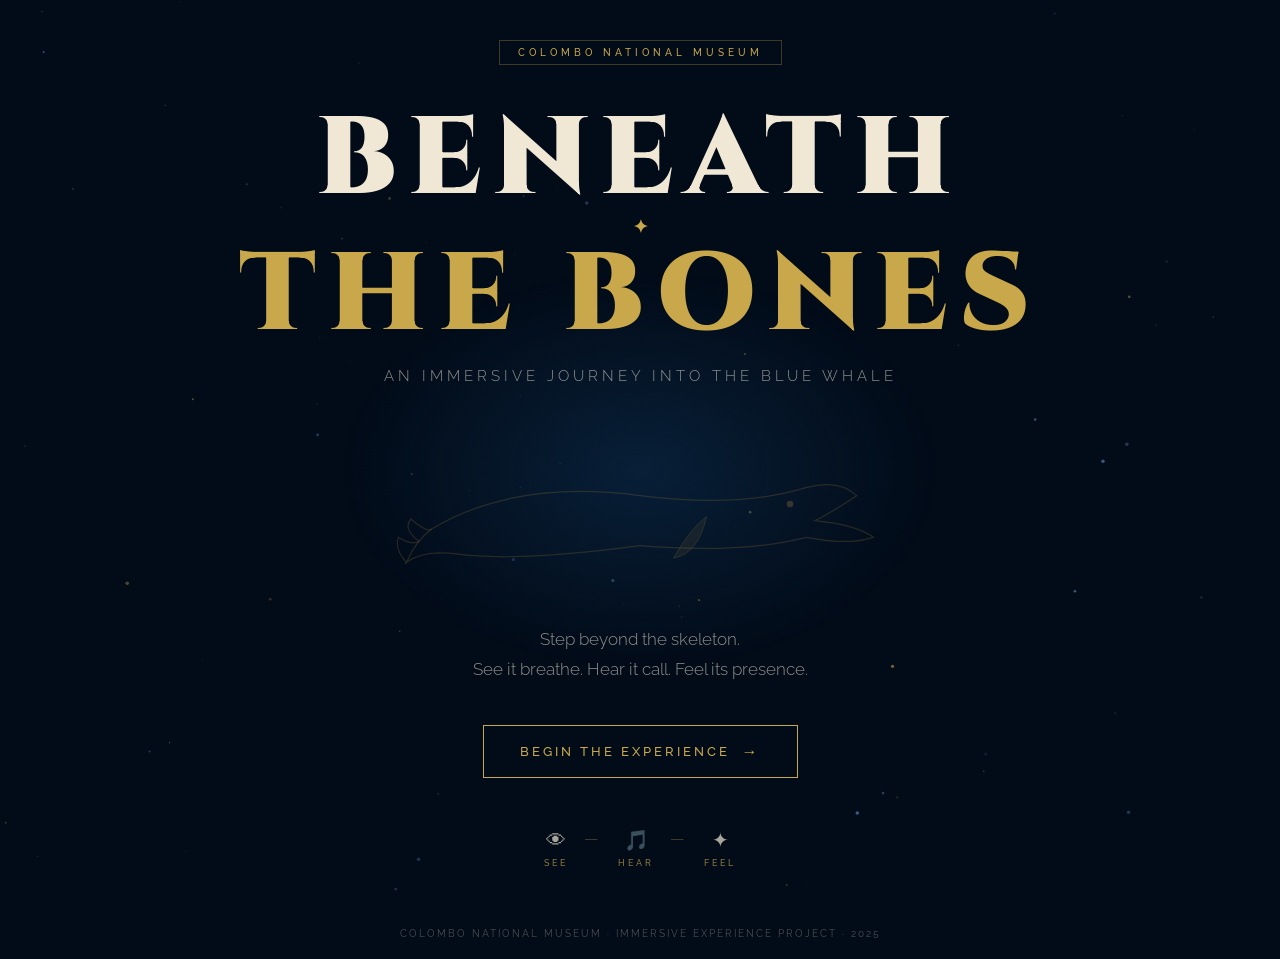
==== index.html @ 1d3e5902 "Build landing page with ocean theme and particle effects" ====
<!DOCTYPE html>
<html lang="en">
<head>
  <meta charset="UTF-8" />
  <meta name="viewport" content="width=device-width, initial-scale=1.0" />
  <title>Beneath the Bones</title>
  <link rel="preconnect" href="https://fonts.googleapis.com" />
  <link href="https://fonts.googleapis.com/css2?family=Cinzel:wght@400;700;900&family=Raleway:wght@300;400;500&display=swap" rel="stylesheet" />
  <link rel="stylesheet" href="css/global.css" />
  <link rel="stylesheet" href="css/landing.css" />
</head>
<body>

  <!-- Particle canvas background -->
  <canvas id="particles"></canvas>

  <!-- Ambient ocean glow -->
  <div class="ocean-glow"></div>

  <!-- Main landing content -->
  <main class="landing-container">

    <!-- Museum badge -->
    <div class="museum-badge">
      <span>COLOMBO NATIONAL MUSEUM</span>
    </div>

    <!-- Title block -->
    <div class="title-block">
      <h1 class="main-title">
        <span class="title-line-1">BENEATH</span>
        <span class="title-divider">✦</span>
        <span class="title-line-2">THE BONES</span>
      </h1>
      <p class="subtitle">An Immersive Journey into the Blue Whale</p>
    </div>

    <!-- Decorative whale silhouette -->
    <div class="whale-silhouette">
      <svg viewBox="0 0 600 200" xmlns="http://www.w3.org/2000/svg">
        <path d="M 50 120 Q 150 60 300 80 Q 420 95 500 70 Q 540 60 560 80 Q 530 100 510 110 Q 560 115 580 130 Q 550 140 500 130 Q 420 150 300 140 Q 150 160 80 150 Q 40 145 20 160 Q 30 135 50 120 Z" 
              fill="none" stroke="rgba(180,140,60,0.3)" stroke-width="1.5"/>
        <!-- Tail fin -->
        <path d="M 20 160 Q 5 145 10 130 Q 25 140 35 135 Q 15 120 25 108 Q 45 125 50 120"
              fill="none" stroke="rgba(180,140,60,0.3)" stroke-width="1.5"/>
        <!-- Eye -->
        <circle cx="480" cy="90" r="4" fill="rgba(180,140,60,0.4)"/>
        <!-- Pectoral fin -->
        <path d="M 380 105 Q 370 150 340 155 Q 360 120 380 105 Z"
              fill="rgba(180,140,60,0.15)" stroke="rgba(180,140,60,0.3)" stroke-width="1"/>
      </svg>
    </div>

    <!-- Experience intro text -->
    <p class="intro-text">
      Step beyond the skeleton.<br/>
      See it breathe. Hear it call. Feel its presence.
    </p>

    <!-- Begin button -->
    <a href="page1.html" class="begin-btn">
      <span class="btn-text">BEGIN THE EXPERIENCE</span>
      <span class="btn-arrow">→</span>
    </a>

    <!-- Experience steps indicator -->
    <div class="experience-steps">
      <div class="step">
        <div class="step-icon">👁</div>
        <div class="step-label">SEE</div>
      </div>
      <div class="step-connector">—</div>
      <div class="step">
        <div class="step-icon">🎵</div>
        <div class="step-label">HEAR</div>
      </div>
      <div class="step-connector">—</div>
      <div class="step">
        <div class="step-icon">✦</div>
        <div class="step-label">FEEL</div>
      </div>
    </div>

  </main>

  <!-- Footer -->
  <footer class="landing-footer">
    <p>Colombo National Museum · Immersive Experience Project · 2025</p>
  </footer>

  <script src="js/landing.js"></script>
</body>
</html>
---- css/global.css ----
/* ===== GLOBAL STYLES ===== */
*, *::before, *::after {
    margin: 0;
    padding: 0;
    box-sizing: border-box;
  }
  
  :root {
    --gold: #C9A84C;
    --gold-light: #E8C97A;
    --gold-dim: rgba(201, 168, 76, 0.3);
    --deep-ocean: #020B18;
    --ocean-mid: #041525;
    --ocean-blue: #0A2540;
    --text-primary: #F0E8D5;
    --text-muted: rgba(240, 232, 213, 0.6);
    --white: #ffffff;
  }
  
  html, body {
    width: 100%;
    min-height: 100vh;
    background-color: var(--deep-ocean);
    color: var(--text-primary);
    font-family: 'Raleway', sans-serif;
    overflow-x: hidden;
  }
  
  a {
    text-decoration: none;
    color: inherit;
  }
  
  /* Scrollbar styling */
  ::-webkit-scrollbar {
    width: 4px;
  }
  ::-webkit-scrollbar-track {
    background: var(--deep-ocean);
  }
  ::-webkit-scrollbar-thumb {
    background: var(--gold-dim);
    border-radius: 2px;
  }
---- css/landing.css ----
/* ===== LANDING PAGE ===== */

/* Particle canvas */
#particles {
    position: fixed;
    top: 0; left: 0;
    width: 100%; height: 100%;
    z-index: 0;
    pointer-events: none;
  }
  
  /* Ambient glow behind content */
  .ocean-glow {
    position: fixed;
    top: 30%;
    left: 50%;
    transform: translateX(-50%);
    width: 600px;
    height: 400px;
    background: radial-gradient(ellipse, rgba(10, 37, 64, 0.8) 0%, transparent 70%);
    z-index: 1;
    pointer-events: none;
  }
  
  /* Main layout */
  .landing-container {
    position: relative;
    z-index: 2;
    display: flex;
    flex-direction: column;
    align-items: center;
    justify-content: center;
    min-height: 100vh;
    padding: 40px 24px;
    text-align: center;
  }
  
  /* Museum badge */
  .museum-badge {
    font-family: 'Raleway', sans-serif;
    font-size: 10px;
    font-weight: 500;
    letter-spacing: 4px;
    color: var(--gold);
    border: 1px solid var(--gold-dim);
    padding: 6px 18px;
    margin-bottom: 40px;
    text-transform: uppercase;
  }
  
  /* Title */
  .title-block {
    margin-bottom: 20px;
  }
  
  .main-title {
    font-family: 'Cinzel', serif;
    font-weight: 900;
    line-height: 1;
    display: flex;
    flex-direction: column;
    align-items: center;
    gap: 4px;
  }
  
  .title-line-1 {
    font-size: clamp(52px, 14vw, 110px);
    color: var(--text-primary);
    letter-spacing: 12px;
  }
  
  .title-divider {
    font-size: 18px;
    color: var(--gold);
    letter-spacing: 0;
  }
  
  .title-line-2 {
    font-size: clamp(52px, 14vw, 110px);
    color: var(--gold);
    letter-spacing: 12px;
  }
  
  .subtitle {
    font-family: 'Raleway', sans-serif;
    font-size: clamp(12px, 3vw, 15px);
    font-weight: 300;
    letter-spacing: 4px;
    color: var(--text-muted);
    margin-top: 16px;
    text-transform: uppercase;
  }
  
  /* Whale SVG */
  .whale-silhouette {
    width: min(500px, 88vw);
    margin: 24px 0;
    opacity: 0.7;
  }
  
  .whale-silhouette svg {
    width: 100%;
    height: auto;
  }
  
  /* Intro text */
  .intro-text {
    font-size: clamp(14px, 3.5vw, 17px);
    font-weight: 300;
    line-height: 1.8;
    color: var(--text-muted);
    margin-bottom: 40px;
    max-width: 340px;
  }
  
  /* Begin button */
  .begin-btn {
    display: inline-flex;
    align-items: center;
    gap: 12px;
    background: transparent;
    border: 1px solid var(--gold);
    color: var(--gold);
    font-family: 'Raleway', sans-serif;
    font-size: 13px;
    font-weight: 500;
    letter-spacing: 3px;
    text-transform: uppercase;
    padding: 16px 36px;
    cursor: pointer;
    position: relative;
    overflow: hidden;
    transition: all 0.4s ease;
    margin-bottom: 50px;
  }
  
  .begin-btn::before {
    content: '';
    position: absolute;
    top: 0; left: -100%;
    width: 100%; height: 100%;
    background: linear-gradient(90deg, transparent, rgba(201,168,76,0.15), transparent);
    transition: left 0.5s ease;
  }
  
  .begin-btn:hover::before {
    left: 100%;
  }
  
  .begin-btn:hover {
    background: rgba(201, 168, 76, 0.08);
    box-shadow: 0 0 30px rgba(201, 168, 76, 0.2);
    transform: translateY(-2px);
  }
  
  .btn-arrow {
    font-size: 16px;
    transition: transform 0.3s ease;
  }
  
  .begin-btn:hover .btn-arrow {
    transform: translateX(4px);
  }
  
  /* Experience steps */
  .experience-steps {
    display: flex;
    align-items: center;
    gap: 16px;
  }
  
  .step {
    display: flex;
    flex-direction: column;
    align-items: center;
    gap: 6px;
  }
  
  .step-icon {
    font-size: 20px;
    opacity: 0.7;
  }
  
  .step-label {
    font-family: 'Raleway', sans-serif;
    font-size: 9px;
    font-weight: 500;
    letter-spacing: 3px;
    color: var(--gold);
    opacity: 0.7;
  }
  
  .step-connector {
    color: var(--gold-dim);
    letter-spacing: 4px;
    margin-bottom: 18px;
  }
  
  /* Footer */
  .landing-footer {
    position: relative;
    z-index: 2;
    text-align: center;
    padding: 20px;
    font-size: 10px;
    letter-spacing: 2px;
    color: rgba(240, 232, 213, 0.3);
    text-transform: uppercase;
  }
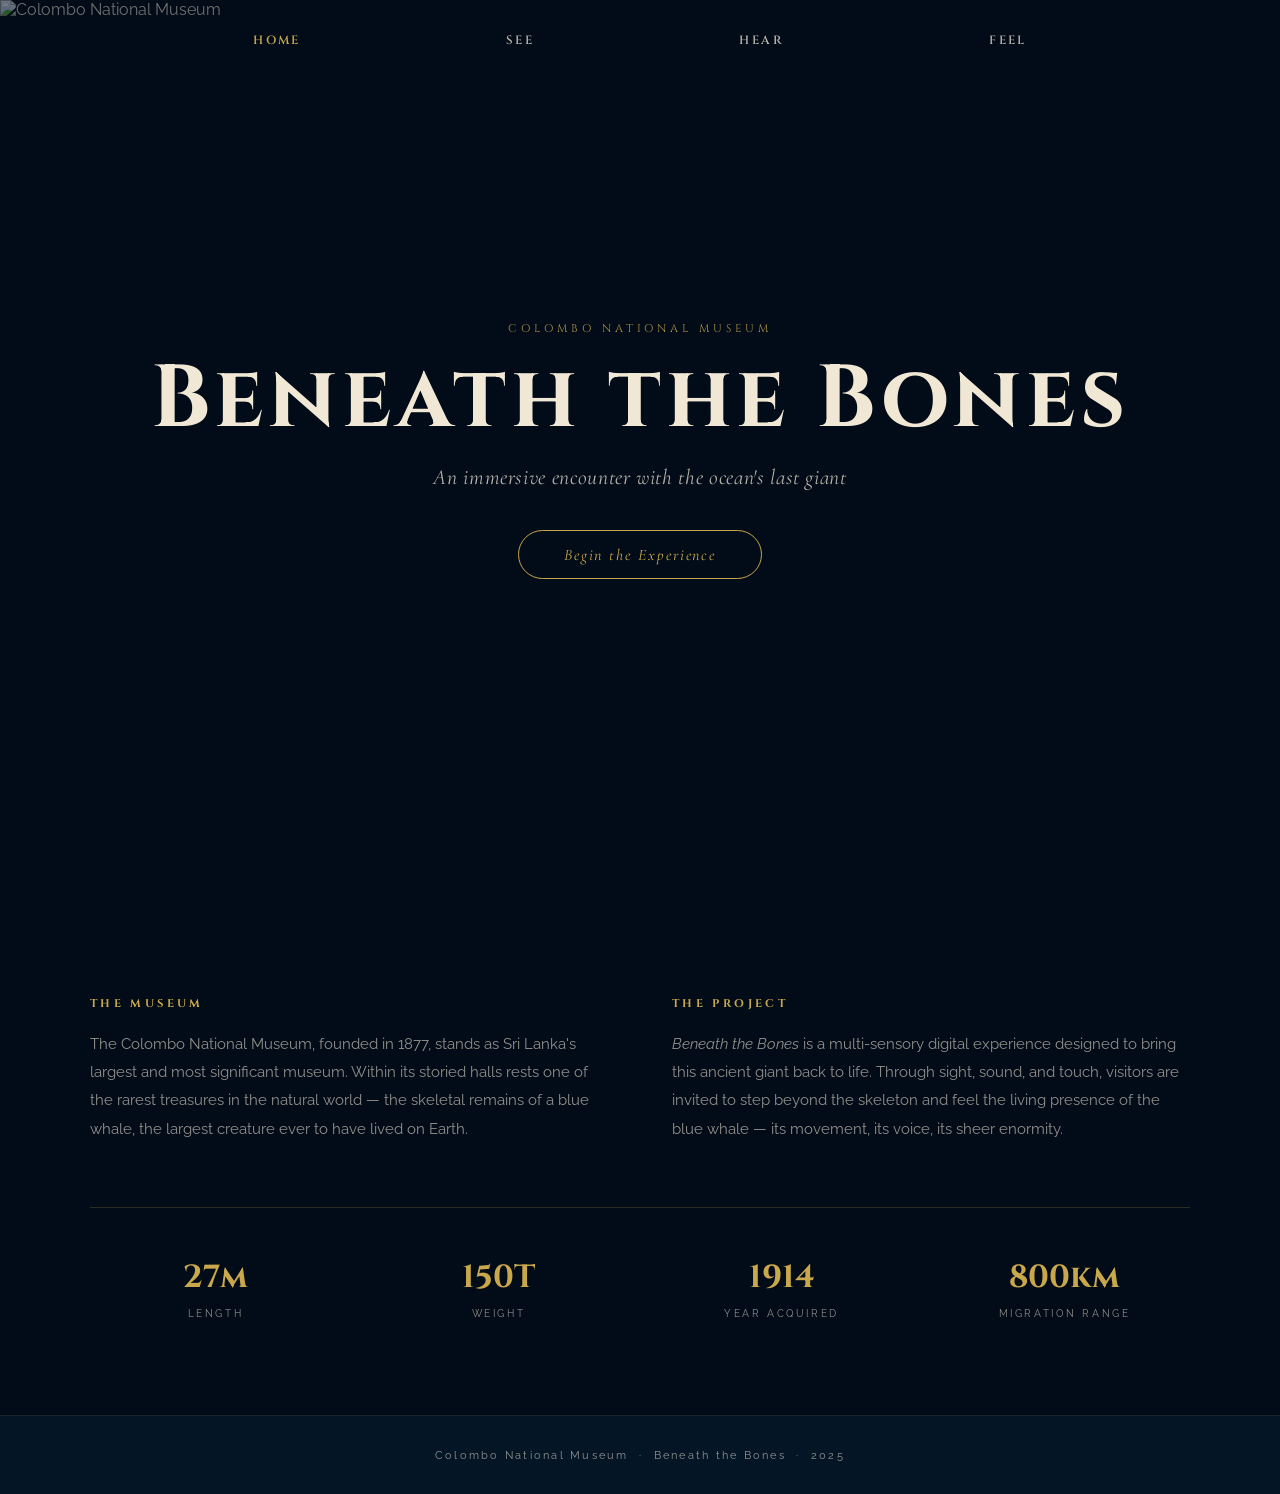
==== commit 7ae75438: "home page changes" ====
--- a/index.html
+++ b/index.html
@@ -5,89 +5,84 @@
   <meta name="viewport" content="width=device-width, initial-scale=1.0" />
   <title>Beneath the Bones</title>
   <link rel="preconnect" href="https://fonts.googleapis.com" />
-  <link href="https://fonts.googleapis.com/css2?family=Cinzel:wght@400;700;900&family=Raleway:wght@300;400;500&display=swap" rel="stylesheet" />
+  <link rel="preconnect" href="https://fonts.gstatic.com" crossorigin />
+  <link href="https://fonts.googleapis.com/css2?family=Cinzel:wght@400;600;700&family=Raleway:wght@300;400;500&family=Cormorant+Garamond:ital,wght@0,400;0,500;1,400;1,500&display=swap" rel="stylesheet" />
   <link rel="stylesheet" href="css/global.css" />
   <link rel="stylesheet" href="css/landing.css" />
 </head>
 <body>
 
-  <!-- Particle canvas background -->
-  <canvas id="particles"></canvas>
+  <!-- HERO -->
+  <section class="hero">
+    <div class="hero-overlay"></div>
+    <img src="assets/images/museum-hero.jpg" alt="Colombo National Museum" class="hero-bg" />
 
-  <!-- Ambient ocean glow -->
-  <div class="ocean-glow"></div>
+    <nav class="hero-nav">
+      <a href="index.html" class="nav-link active">Home</a>
+      <a href="page1.html" class="nav-link">See</a>
+      <a href="page2.html" class="nav-link">Hear</a>
+      <a href="page3.html" class="nav-link">Feel</a>
+    </nav>
 
-  <!-- Main landing content -->
-  <main class="landing-container">
+    <div class="hero-content">
+      <p class="hero-museum-name">Colombo National Museum</p>
+      <h1 class="hero-title">Beneath the Bones</h1>
+      <p class="hero-caption">An immersive encounter with the ocean's last giant</p>
+      <a href="page1.html" class="hero-btn">Begin the Experience</a>
+    </div>
+  </section>
 
-    <!-- Museum badge -->
-    <div class="museum-badge">
-      <span>COLOMBO NATIONAL MUSEUM</span>
+  <!-- ABOUT -->
+  <section class="about-section">
+    <div class="about-inner">
+
+      <div class="about-grid">
+        <div class="about-col">
+          <h2 class="about-heading">The Museum</h2>
+          <p class="about-text">
+            The Colombo National Museum, founded in 1877, stands as Sri Lanka's largest and most
+            significant museum. Within its storied halls rests one of the rarest treasures in the
+            natural world — the skeletal remains of a blue whale, the largest creature ever to
+            have lived on Earth.
+          </p>
+        </div>
+        <div class="about-col">
+          <h2 class="about-heading">The Project</h2>
+          <p class="about-text">
+            <em>Beneath the Bones</em> is a multi-sensory digital experience designed to bring
+            this ancient giant back to life. Through sight, sound, and touch, visitors are invited
+            to step beyond the skeleton and feel the living presence of the blue whale — its
+            movement, its voice, its sheer enormity.
+          </p>
+        </div>
+      </div>
+
+      <div class="stat-row">
+        <div class="stat-item">
+          <span class="stat-number">27m</span>
+          <span class="stat-label">Length</span>
+        </div>
+        <div class="stat-item">
+          <span class="stat-number">150T</span>
+          <span class="stat-label">Weight</span>
+        </div>
+        <div class="stat-item">
+          <span class="stat-number">1914</span>
+          <span class="stat-label">Year Acquired</span>
+        </div>
+        <div class="stat-item">
+          <span class="stat-number">800km</span>
+          <span class="stat-label">Migration Range</span>
+        </div>
+      </div>
+
     </div>
+  </section>
 
-    <!-- Title block -->
-    <div class="title-block">
-      <h1 class="main-title">
-        <span class="title-line-1">BENEATH</span>
-        <span class="title-divider">✦</span>
-        <span class="title-line-2">THE BONES</span>
-      </h1>
-      <p class="subtitle">An Immersive Journey into the Blue Whale</p>
-    </div>
-
-    <!-- Decorative whale silhouette -->
-    <div class="whale-silhouette">
-      <svg viewBox="0 0 600 200" xmlns="http://www.w3.org/2000/svg">
-        <path d="M 50 120 Q 150 60 300 80 Q 420 95 500 70 Q 540 60 560 80 Q 530 100 510 110 Q 560 115 580 130 Q 550 140 500 130 Q 420 150 300 140 Q 150 160 80 150 Q 40 145 20 160 Q 30 135 50 120 Z" 
-              fill="none" stroke="rgba(180,140,60,0.3)" stroke-width="1.5"/>
-        <!-- Tail fin -->
-        <path d="M 20 160 Q 5 145 10 130 Q 25 140 35 135 Q 15 120 25 108 Q 45 125 50 120"
-              fill="none" stroke="rgba(180,140,60,0.3)" stroke-width="1.5"/>
-        <!-- Eye -->
-        <circle cx="480" cy="90" r="4" fill="rgba(180,140,60,0.4)"/>
-        <!-- Pectoral fin -->
-        <path d="M 380 105 Q 370 150 340 155 Q 360 120 380 105 Z"
-              fill="rgba(180,140,60,0.15)" stroke="rgba(180,140,60,0.3)" stroke-width="1"/>
-      </svg>
-    </div>
-
-    <!-- Experience intro text -->
-    <p class="intro-text">
-      Step beyond the skeleton.<br/>
-      See it breathe. Hear it call. Feel its presence.
-    </p>
-
-    <!-- Begin button -->
-    <a href="page1.html" class="begin-btn">
-      <span class="btn-text">BEGIN THE EXPERIENCE</span>
-      <span class="btn-arrow">→</span>
-    </a>
-
-    <!-- Experience steps indicator -->
-    <div class="experience-steps">
-      <div class="step">
-        <div class="step-icon">👁</div>
-        <div class="step-label">SEE</div>
-      </div>
-      <div class="step-connector">—</div>
-      <div class="step">
-        <div class="step-icon">🎵</div>
-        <div class="step-label">HEAR</div>
-      </div>
-      <div class="step-connector">—</div>
-      <div class="step">
-        <div class="step-icon">✦</div>
-        <div class="step-label">FEEL</div>
-      </div>
-    </div>
-
-  </main>
-
-  <!-- Footer -->
-  <footer class="landing-footer">
-    <p>Colombo National Museum · Immersive Experience Project · 2025</p>
+  <!-- FOOTER -->
+  <footer class="site-footer">
+    <p class="footer-text">Colombo National Museum &nbsp;·&nbsp; Beneath the Bones &nbsp;·&nbsp; 2025</p>
   </footer>
 
-  <script src="js/landing.js"></script>
 </body>
 </html>
--- a/css/landing.css
+++ b/css/landing.css
@@ -1,209 +1,231 @@
-/* ===== LANDING PAGE ===== */
-
-/* Particle canvas */
-#particles {
-    position: fixed;
-    top: 0; left: 0;
-    width: 100%; height: 100%;
-    z-index: 0;
-    pointer-events: none;
-  }
-  
-  /* Ambient glow behind content */
-  .ocean-glow {
-    position: fixed;
-    top: 30%;
-    left: 50%;
-    transform: translateX(-50%);
-    width: 600px;
-    height: 400px;
-    background: radial-gradient(ellipse, rgba(10, 37, 64, 0.8) 0%, transparent 70%);
-    z-index: 1;
-    pointer-events: none;
-  }
-  
-  /* Main layout */
-  .landing-container {
-    position: relative;
-    z-index: 2;
-    display: flex;
-    flex-direction: column;
-    align-items: center;
-    justify-content: center;
-    min-height: 100vh;
-    padding: 40px 24px;
-    text-align: center;
-  }
-  
-  /* Museum badge */
-  .museum-badge {
-    font-family: 'Raleway', sans-serif;
-    font-size: 10px;
-    font-weight: 500;
-    letter-spacing: 4px;
-    color: var(--gold);
-    border: 1px solid var(--gold-dim);
-    padding: 6px 18px;
-    margin-bottom: 40px;
-    text-transform: uppercase;
-  }
-  
-  /* Title */
-  .title-block {
-    margin-bottom: 20px;
-  }
-  
-  .main-title {
-    font-family: 'Cinzel', serif;
-    font-weight: 900;
-    line-height: 1;
-    display: flex;
-    flex-direction: column;
-    align-items: center;
-    gap: 4px;
-  }
-  
-  .title-line-1 {
-    font-size: clamp(52px, 14vw, 110px);
-    color: var(--text-primary);
-    letter-spacing: 12px;
-  }
-  
-  .title-divider {
-    font-size: 18px;
-    color: var(--gold);
-    letter-spacing: 0;
-  }
-  
-  .title-line-2 {
-    font-size: clamp(52px, 14vw, 110px);
-    color: var(--gold);
-    letter-spacing: 12px;
-  }
-  
-  .subtitle {
-    font-family: 'Raleway', sans-serif;
-    font-size: clamp(12px, 3vw, 15px);
-    font-weight: 300;
-    letter-spacing: 4px;
-    color: var(--text-muted);
-    margin-top: 16px;
-    text-transform: uppercase;
-  }
-  
-  /* Whale SVG */
-  .whale-silhouette {
-    width: min(500px, 88vw);
-    margin: 24px 0;
-    opacity: 0.7;
-  }
-  
-  .whale-silhouette svg {
-    width: 100%;
-    height: auto;
-  }
-  
-  /* Intro text */
-  .intro-text {
-    font-size: clamp(14px, 3.5vw, 17px);
-    font-weight: 300;
-    line-height: 1.8;
-    color: var(--text-muted);
-    margin-bottom: 40px;
-    max-width: 340px;
-  }
-  
-  /* Begin button */
-  .begin-btn {
-    display: inline-flex;
-    align-items: center;
-    gap: 12px;
-    background: transparent;
-    border: 1px solid var(--gold);
-    color: var(--gold);
-    font-family: 'Raleway', sans-serif;
-    font-size: 13px;
-    font-weight: 500;
-    letter-spacing: 3px;
-    text-transform: uppercase;
-    padding: 16px 36px;
-    cursor: pointer;
-    position: relative;
-    overflow: hidden;
-    transition: all 0.4s ease;
-    margin-bottom: 50px;
-  }
-  
-  .begin-btn::before {
-    content: '';
-    position: absolute;
-    top: 0; left: -100%;
-    width: 100%; height: 100%;
-    background: linear-gradient(90deg, transparent, rgba(201,168,76,0.15), transparent);
-    transition: left 0.5s ease;
-  }
-  
-  .begin-btn:hover::before {
-    left: 100%;
-  }
-  
-  .begin-btn:hover {
-    background: rgba(201, 168, 76, 0.08);
-    box-shadow: 0 0 30px rgba(201, 168, 76, 0.2);
-    transform: translateY(-2px);
-  }
-  
-  .btn-arrow {
-    font-size: 16px;
-    transition: transform 0.3s ease;
-  }
-  
-  .begin-btn:hover .btn-arrow {
-    transform: translateX(4px);
-  }
-  
-  /* Experience steps */
-  .experience-steps {
-    display: flex;
-    align-items: center;
-    gap: 16px;
-  }
-  
-  .step {
-    display: flex;
-    flex-direction: column;
-    align-items: center;
-    gap: 6px;
-  }
-  
-  .step-icon {
-    font-size: 20px;
-    opacity: 0.7;
-  }
-  
-  .step-label {
-    font-family: 'Raleway', sans-serif;
-    font-size: 9px;
-    font-weight: 500;
-    letter-spacing: 3px;
-    color: var(--gold);
-    opacity: 0.7;
-  }
-  
-  .step-connector {
-    color: var(--gold-dim);
-    letter-spacing: 4px;
-    margin-bottom: 18px;
-  }
-  
-  /* Footer */
-  .landing-footer {
-    position: relative;
-    z-index: 2;
-    text-align: center;
-    padding: 20px;
-    font-size: 10px;
-    letter-spacing: 2px;
-    color: rgba(240, 232, 213, 0.3);
-    text-transform: uppercase;
-  }+/* ── HERO ─────────────────────────────────────────────── */
+.hero {
+  position: relative;
+  width: 100%;
+  height: 100vh;
+  overflow: hidden;
+  display: flex;
+  flex-direction: column;
+  justify-content: center;
+  align-items: center;
+}
+
+.hero-bg {
+  position: absolute;
+  inset: 0;
+  width: 100%;
+  height: 100%;
+  object-fit: cover;
+  object-position: center;
+  z-index: 0;
+}
+
+.hero-overlay {
+  position: absolute;
+  inset: 0;
+  background: linear-gradient(
+    to bottom,
+    rgba(2, 11, 24, 0.55) 0%,
+    rgba(2, 11, 24, 0.35) 40%,
+    rgba(2, 11, 24, 0.70) 100%
+  );
+  z-index: 1;
+}
+
+/* ── NAV ──────────────────────────────────────────────── */
+.hero-nav {
+  position: absolute;
+  top: 0;
+  left: 0;
+  right: 0;
+  z-index: 100;
+  display: flex;
+  justify-content: space-evenly;
+  align-items: center;
+  padding: 2rem 3rem;
+}
+
+.nav-link {
+  font-family: 'Cinzel', serif;
+  font-size: 0.75rem;
+  font-weight: 600;
+  letter-spacing: 0.2em;
+  text-transform: uppercase;
+  color: var(--text-primary);
+  text-decoration: none;
+  opacity: 0.75;
+  transition: opacity 0.3s ease, color 0.3s ease;
+}
+
+.nav-link:hover,
+.nav-link.active {
+  opacity: 1;
+  color: var(--gold);
+}
+
+/* ── HERO CONTENT ─────────────────────────────────────── */
+.hero-content {
+  position: relative;
+  z-index: 10;
+  text-align: center;
+  display: flex;
+  flex-direction: column;
+  align-items: center;
+  gap: 1rem;
+}
+
+.hero-museum-name {
+  font-family: 'Cinzel', serif;
+  font-size: 0.7rem;
+  letter-spacing: 0.35em;
+  text-transform: uppercase;
+  color: var(--gold);
+  opacity: 0.85;
+  margin: 0;
+}
+
+.hero-title {
+  font-family: 'Cinzel', serif;
+  font-size: clamp(2.8rem, 7vw, 5.5rem);
+  font-weight: 700;
+  color: var(--text-primary);
+  letter-spacing: 0.05em;
+  margin: 0;
+  line-height: 1.1;
+}
+
+.hero-caption {
+  font-family: 'Cormorant Garamond', serif;
+  font-style: italic;
+  font-size: clamp(1rem, 2.5vw, 1.35rem);
+  color: var(--text-primary);
+  opacity: 0.75;
+  margin: 0;
+  letter-spacing: 0.03em;
+}
+
+.hero-btn {
+  margin-top: 1.5rem;
+  display: inline-block;
+  font-family: 'Cormorant Garamond', serif;
+  font-size: 1rem;
+  font-style: italic;
+  letter-spacing: 0.12em;
+  color: var(--gold);
+  border: 1px solid var(--gold);
+  padding: 0.85rem 2.8rem;
+  border-radius: 50px;
+  text-decoration: none;
+  background: transparent;
+  transition: background 0.3s ease, color 0.3s ease;
+}
+
+.hero-btn:hover {
+  background: var(--gold);
+  color: var(--deep-ocean);
+}
+
+/* ── ABOUT ────────────────────────────────────────────── */
+.about-section {
+  background: var(--deep-ocean);
+  padding: 6rem 2rem;
+}
+
+.about-inner {
+  max-width: 1100px;
+  margin: 0 auto;
+  display: flex;
+  flex-direction: column;
+  gap: 4rem;
+}
+
+.about-grid {
+  display: grid;
+  grid-template-columns: 1fr 1fr;
+  gap: 4rem;
+}
+
+.about-heading {
+  font-family: 'Cinzel', serif;
+  font-size: 0.7rem;
+  letter-spacing: 0.3em;
+  text-transform: uppercase;
+  color: var(--gold);
+  margin: 0 0 1.2rem 0;
+}
+
+.about-text {
+  font-family: 'Raleway', sans-serif;
+  font-size: 0.95rem;
+  line-height: 1.85;
+  color: var(--text-muted);
+  margin: 0;
+}
+
+/* ── STAT ROW ─────────────────────────────────────────── */
+.stat-row {
+  display: grid;
+  grid-template-columns: repeat(4, 1fr);
+  gap: 2rem;
+  border-top: 1px solid rgba(201, 168, 76, 0.2);
+  padding-top: 3rem;
+}
+
+.stat-item {
+  display: flex;
+  flex-direction: column;
+  align-items: center;
+  gap: 0.5rem;
+}
+
+.stat-number {
+  font-family: 'Cinzel', serif;
+  font-size: 2rem;
+  font-weight: 700;
+  color: var(--gold);
+}
+
+.stat-label {
+  font-family: 'Raleway', sans-serif;
+  font-size: 0.65rem;
+  letter-spacing: 0.25em;
+  text-transform: uppercase;
+  color: var(--text-muted);
+}
+
+/* ── FOOTER ───────────────────────────────────────────── */
+.site-footer {
+  background: var(--ocean-mid);
+  padding: 2rem;
+  text-align: center;
+  border-top: 1px solid rgba(201, 168, 76, 0.1);
+}
+
+.footer-text {
+  font-family: 'Raleway', sans-serif;
+  font-size: 0.7rem;
+  letter-spacing: 0.2em;
+  color: var(--text-muted);
+  margin: 0;
+}
+
+/* ── MOBILE ───────────────────────────────────────────── */
+@media (max-width: 768px) {
+  .hero-nav {
+    padding: 1.5rem 1.5rem;
+  }
+
+  .nav-link {
+    font-size: 0.65rem;
+    letter-spacing: 0.15em;
+  }
+
+  .about-grid {
+    grid-template-columns: 1fr;
+    gap: 2.5rem;
+  }
+
+  .stat-row {
+    grid-template-columns: repeat(2, 1fr);
+  }
+}
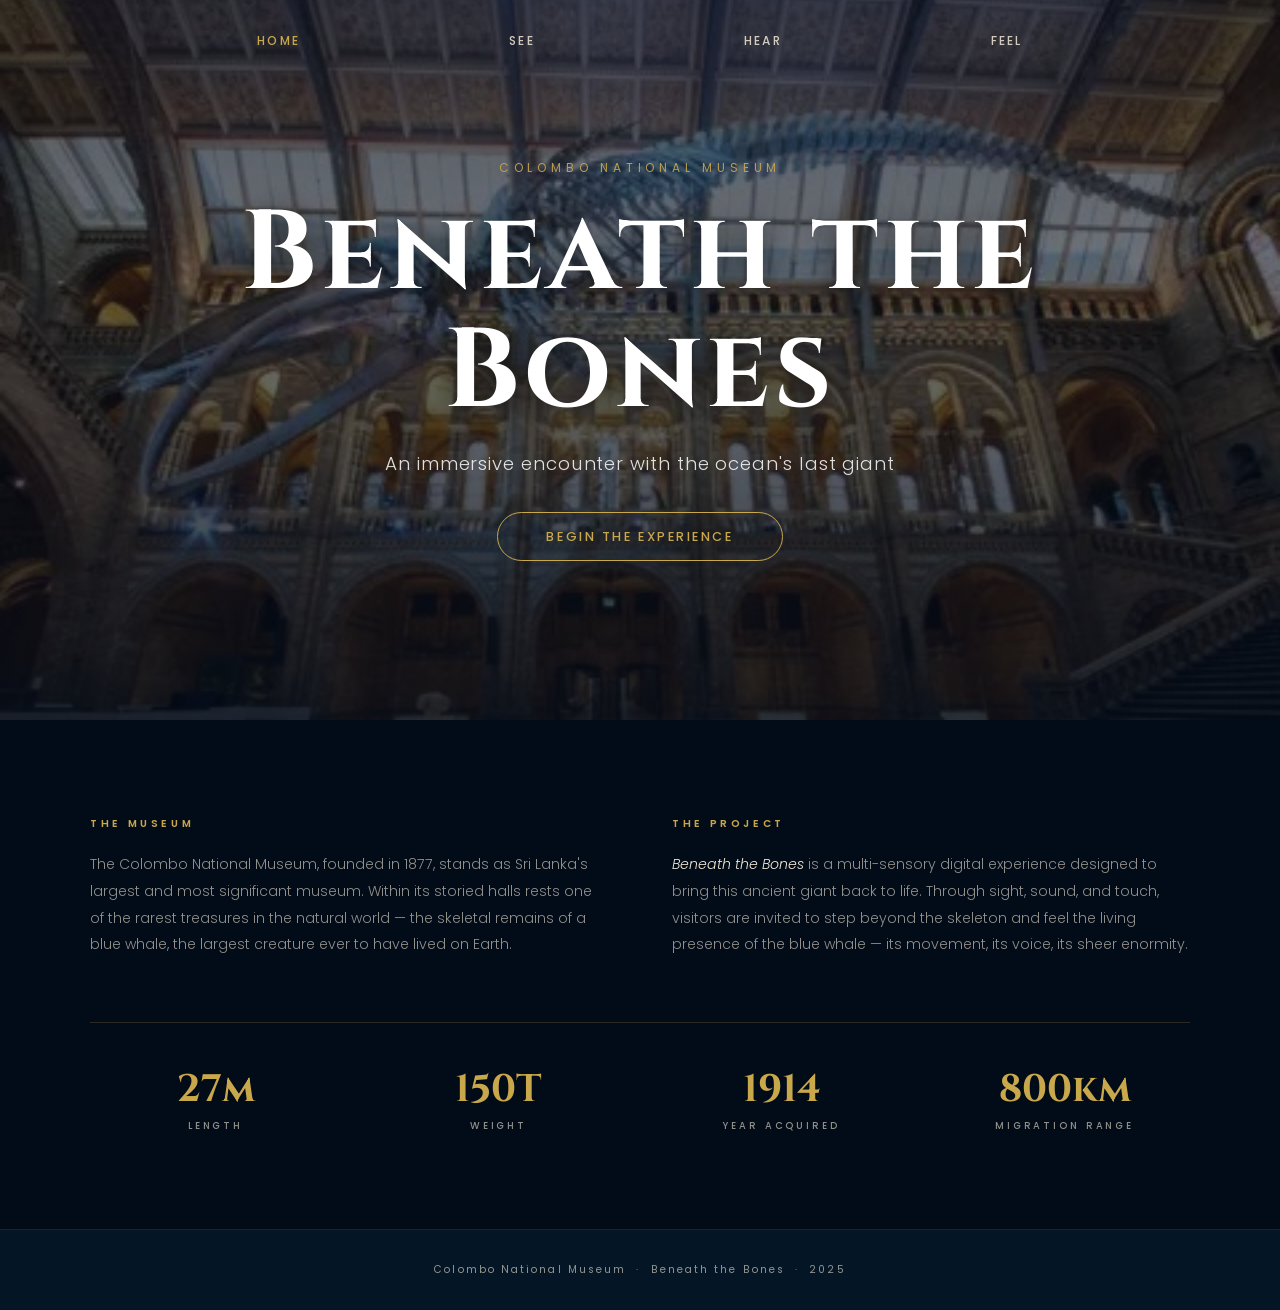
==== commit 01351235: "sizing changes" ====
--- a/index.html
+++ b/index.html
@@ -6,7 +6,7 @@
   <title>Beneath the Bones</title>
   <link rel="preconnect" href="https://fonts.googleapis.com" />
   <link rel="preconnect" href="https://fonts.gstatic.com" crossorigin />
-  <link href="https://fonts.googleapis.com/css2?family=Cinzel:wght@400;600;700&family=Raleway:wght@300;400;500&family=Cormorant+Garamond:ital,wght@0,400;0,500;1,400;1,500&display=swap" rel="stylesheet" />
+  <link href="https://fonts.googleapis.com/css2?family=Cinzel:wght@400;600;700&family=Poppins:wght@300;400;500;600&family=Cormorant+Garamond:ital,wght@0,400;0,500;1,400;1,500&display=swap" rel="stylesheet" />
   <link rel="stylesheet" href="css/global.css" />
   <link rel="stylesheet" href="css/landing.css" />
 </head>
--- a/css/landing.css
+++ b/css/landing.css
@@ -2,7 +2,7 @@
 .hero {
   position: relative;
   width: 100%;
-  height: 100vh;
+  height: 80vh;
   overflow: hidden;
   display: flex;
   flex-direction: column;
@@ -16,7 +16,7 @@
   width: 100%;
   height: 100%;
   object-fit: cover;
-  object-position: center;
+  object-position: center 30%;
   z-index: 0;
 }
 
@@ -25,9 +25,9 @@
   inset: 0;
   background: linear-gradient(
     to bottom,
-    rgba(2, 11, 24, 0.55) 0%,
-    rgba(2, 11, 24, 0.35) 40%,
-    rgba(2, 11, 24, 0.70) 100%
+    rgba(2, 11, 24, 0.70) 0%,
+    rgba(2, 11, 24, 0.55) 40%,
+    rgba(2, 11, 24, 0.85) 100%
   );
   z-index: 1;
 }
@@ -46,14 +46,14 @@
 }
 
 .nav-link {
-  font-family: 'Cinzel', serif;
+  font-family: 'Poppins', sans-serif;
   font-size: 0.75rem;
-  font-weight: 600;
-  letter-spacing: 0.2em;
+  font-weight: 500;
+  letter-spacing: 0.18em;
   text-transform: uppercase;
   color: var(--text-primary);
   text-decoration: none;
-  opacity: 0.75;
+  opacity: 0.85;
   transition: opacity 0.3s ease, color 0.3s ease;
 }
 
@@ -71,49 +71,53 @@
   display: flex;
   flex-direction: column;
   align-items: center;
-  gap: 1rem;
+  gap: 1.2rem;
+  padding: 0 2rem;
 }
 
 .hero-museum-name {
-  font-family: 'Cinzel', serif;
-  font-size: 0.7rem;
-  letter-spacing: 0.35em;
-  text-transform: uppercase;
-  color: var(--gold);
-  opacity: 0.85;
+  font-family: 'Poppins', sans-serif;
+  font-size: 0.75rem;
+  font-weight: 400;
+  letter-spacing: 0.4em;
+  text-transform: uppercase;
+  color: var(--gold);
+  opacity: 0.9;
   margin: 0;
 }
 
 .hero-title {
   font-family: 'Cinzel', serif;
-  font-size: clamp(2.8rem, 7vw, 5.5rem);
+  font-size: clamp(3.5rem, 9vw, 7rem);
   font-weight: 700;
-  color: var(--text-primary);
+  color: #ffffff;
+  letter-spacing: 0.04em;
+  margin: 0;
+  line-height: 1.05;
+  text-shadow: 0 4px 30px rgba(0, 0, 0, 0.6);
+}
+
+.hero-caption {
+  font-family: 'Poppins', sans-serif;
+  font-size: clamp(0.9rem, 2vw, 1.15rem);
+  font-weight: 300;
+  color: #ffffff;
+  opacity: 0.85;
+  margin: 0;
   letter-spacing: 0.05em;
-  margin: 0;
-  line-height: 1.1;
-}
-
-.hero-caption {
-  font-family: 'Cormorant Garamond', serif;
-  font-style: italic;
-  font-size: clamp(1rem, 2.5vw, 1.35rem);
-  color: var(--text-primary);
-  opacity: 0.75;
-  margin: 0;
-  letter-spacing: 0.03em;
 }
 
 .hero-btn {
-  margin-top: 1.5rem;
+  margin-top: 1rem;
   display: inline-block;
-  font-family: 'Cormorant Garamond', serif;
-  font-size: 1rem;
-  font-style: italic;
-  letter-spacing: 0.12em;
+  font-family: 'Poppins', sans-serif;
+  font-size: 0.8rem;
+  font-weight: 500;
+  letter-spacing: 0.2em;
+  text-transform: uppercase;
   color: var(--gold);
   border: 1px solid var(--gold);
-  padding: 0.85rem 2.8rem;
+  padding: 0.9rem 3rem;
   border-radius: 50px;
   text-decoration: none;
   background: transparent;
@@ -146,20 +150,27 @@
 }
 
 .about-heading {
-  font-family: 'Cinzel', serif;
-  font-size: 0.7rem;
-  letter-spacing: 0.3em;
+  font-family: 'Poppins', sans-serif;
+  font-size: 0.65rem;
+  font-weight: 600;
+  letter-spacing: 0.35em;
   text-transform: uppercase;
   color: var(--gold);
   margin: 0 0 1.2rem 0;
 }
 
 .about-text {
-  font-family: 'Raleway', sans-serif;
-  font-size: 0.95rem;
-  line-height: 1.85;
+  font-family: 'Poppins', sans-serif;
+  font-size: 0.88rem;
+  font-weight: 300;
+  line-height: 1.9;
   color: var(--text-muted);
   margin: 0;
+}
+
+.about-text em {
+  font-style: italic;
+  color: var(--text-primary);
 }
 
 /* ── STAT ROW ─────────────────────────────────────────── */
@@ -175,20 +186,22 @@
   display: flex;
   flex-direction: column;
   align-items: center;
-  gap: 0.5rem;
+  gap: 0.6rem;
 }
 
 .stat-number {
   font-family: 'Cinzel', serif;
-  font-size: 2rem;
+  font-size: clamp(1.8rem, 3vw, 2.5rem);
   font-weight: 700;
   color: var(--gold);
+  line-height: 1;
 }
 
 .stat-label {
-  font-family: 'Raleway', sans-serif;
-  font-size: 0.65rem;
-  letter-spacing: 0.25em;
+  font-family: 'Poppins', sans-serif;
+  font-size: 0.6rem;
+  font-weight: 500;
+  letter-spacing: 0.3em;
   text-transform: uppercase;
   color: var(--text-muted);
 }
@@ -202,8 +215,9 @@
 }
 
 .footer-text {
-  font-family: 'Raleway', sans-serif;
-  font-size: 0.7rem;
+  font-family: 'Poppins', sans-serif;
+  font-size: 0.65rem;
+  font-weight: 400;
   letter-spacing: 0.2em;
   color: var(--text-muted);
   margin: 0;
@@ -211,13 +225,17 @@
 
 /* ── MOBILE ───────────────────────────────────────────── */
 @media (max-width: 768px) {
+  .hero {
+    height: 90vh;
+  }
+
   .hero-nav {
     padding: 1.5rem 1.5rem;
   }
 
   .nav-link {
     font-size: 0.65rem;
-    letter-spacing: 0.15em;
+    letter-spacing: 0.12em;
   }
 
   .about-grid {
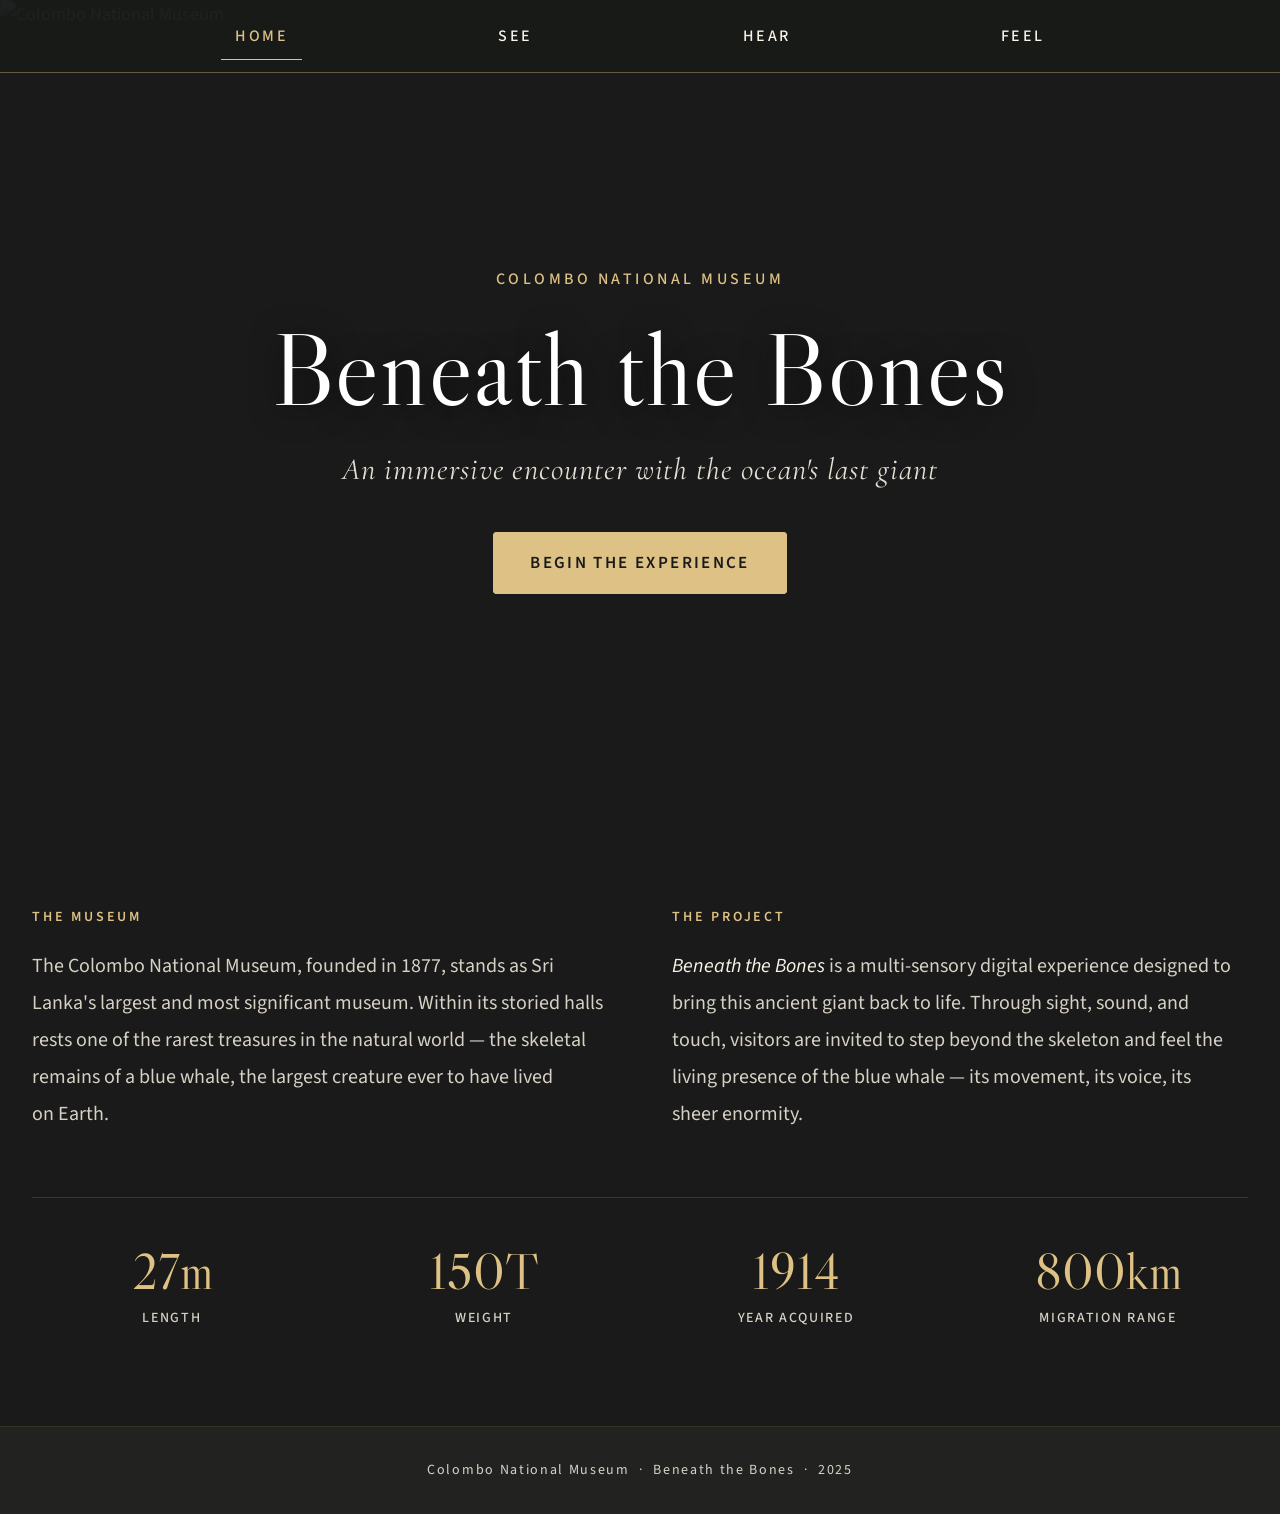
==== commit 08efa18e: "update" ====
--- a/index.html
+++ b/index.html
@@ -6,9 +6,10 @@
   <title>Beneath the Bones</title>
   <link rel="preconnect" href="https://fonts.googleapis.com" />
   <link rel="preconnect" href="https://fonts.gstatic.com" crossorigin />
-  <link href="https://fonts.googleapis.com/css2?family=Cinzel:wght@400;600;700&family=Poppins:wght@300;400;500;600&family=Cormorant+Garamond:ital,wght@0,400;0,500;1,400;1,500&display=swap" rel="stylesheet" />
+  <link href="https://fonts.googleapis.com/css2?family=Libre+Caslon+Display&family=Cormorant+Garamond:ital,wght@0,400;0,500;1,400;1,500&family=Source+Sans+3:wght@400;500;600&display=swap" rel="stylesheet" />
   <link rel="stylesheet" href="css/global.css" />
   <link rel="stylesheet" href="css/landing.css" />
+  <link rel="stylesheet" href="css/museum.css" />
 </head>
 <body>
 
--- a/css/global.css
+++ b/css/global.css
@@ -22,7 +22,7 @@
     min-height: 100vh;
     background-color: var(--deep-ocean);
     color: var(--text-primary);
-    font-family: 'Raleway', sans-serif;
+    font-family: 'Source Sans 3', sans-serif;
     overflow-x: hidden;
   }
   
@@ -41,4 +41,43 @@
   ::-webkit-scrollbar-thumb {
     background: var(--gold-dim);
     border-radius: 2px;
-  }+  }
+  /* ── SITE NAV (inner pages) ───────────────────────────── */
+  .site-nav {
+    position: fixed;
+    top: 0;
+    left: 0;
+    right: 0;
+    z-index: 1000;
+    display: flex;
+    justify-content: space-evenly;
+    align-items: center;
+    padding: 1.2rem 3rem;
+    background: rgba(2, 11, 24, 0.92);
+    backdrop-filter: blur(12px);
+    -webkit-backdrop-filter: blur(12px);
+    transform: translateY(0);
+    transition: transform 0.4s ease;
+  }
+  
+  .site-nav.nav-hidden {
+    transform: translateY(-100%);
+  }
+
+.site-nav .nav-link {
+  font-family: 'Source Sans 3', sans-serif;
+  font-size: 0.72rem;
+  font-weight: 500;
+  letter-spacing: 0.2em;
+  text-transform: uppercase;
+  color: var(--text-primary);
+  text-decoration: none;
+  opacity: 0.7;
+  transition: opacity 0.3s ease, color 0.3s ease;
+}
+
+.site-nav .nav-link:hover,
+.site-nav .nav-link.active {
+  opacity: 1;
+  color: var(--gold);
+}
--- a/css/landing.css
+++ b/css/landing.css
@@ -46,7 +46,7 @@
 }
 
 .nav-link {
-  font-family: 'Poppins', sans-serif;
+  font-family: 'Source Sans 3', sans-serif;
   font-size: 0.75rem;
   font-weight: 500;
   letter-spacing: 0.18em;
@@ -76,10 +76,10 @@
 }
 
 .hero-museum-name {
-  font-family: 'Poppins', sans-serif;
-  font-size: 0.75rem;
-  font-weight: 400;
-  letter-spacing: 0.4em;
+  font-family: 'Source Sans 3', sans-serif;
+  font-size: 1rem;          /* was 0.75rem — increase this */
+  font-weight: 500;
+  letter-spacing: 0.35em;
   text-transform: uppercase;
   color: var(--gold);
   opacity: 0.9;
@@ -87,7 +87,7 @@
 }
 
 .hero-title {
-  font-family: 'Cinzel', serif;
+  font-family: 'Libre Caslon Display', serif;
   font-size: clamp(3.5rem, 9vw, 7rem);
   font-weight: 700;
   color: #ffffff;
@@ -98,19 +98,20 @@
 }
 
 .hero-caption {
-  font-family: 'Poppins', sans-serif;
-  font-size: clamp(0.9rem, 2vw, 1.15rem);
-  font-weight: 300;
+  font-family: 'Cormorant Garamond', serif;
+  font-style: italic;
+  font-size: clamp(1.2rem, 2.5vw, 1.6rem);   /* slightly bigger too */
+  font-weight: 400;
   color: #ffffff;
-  opacity: 0.85;
-  margin: 0;
-  letter-spacing: 0.05em;
+  opacity: 0.9;
+  margin: 0;
+  letter-spacing: 0.03em;
 }
 
 .hero-btn {
   margin-top: 1rem;
   display: inline-block;
-  font-family: 'Poppins', sans-serif;
+  font-family: 'Source Sans 3', sans-serif;
   font-size: 0.8rem;
   font-weight: 500;
   letter-spacing: 0.2em;
@@ -150,7 +151,7 @@
 }
 
 .about-heading {
-  font-family: 'Poppins', sans-serif;
+  font-family: 'Source Sans 3', sans-serif;
   font-size: 0.65rem;
   font-weight: 600;
   letter-spacing: 0.35em;
@@ -160,7 +161,7 @@
 }
 
 .about-text {
-  font-family: 'Poppins', sans-serif;
+  font-family: 'Source Sans 3', sans-serif;
   font-size: 0.88rem;
   font-weight: 300;
   line-height: 1.9;
@@ -190,7 +191,7 @@
 }
 
 .stat-number {
-  font-family: 'Cinzel', serif;
+  font-family: 'Libre Caslon Display', serif;
   font-size: clamp(1.8rem, 3vw, 2.5rem);
   font-weight: 700;
   color: var(--gold);
@@ -198,7 +199,7 @@
 }
 
 .stat-label {
-  font-family: 'Poppins', sans-serif;
+  font-family: 'Source Sans 3', sans-serif;
   font-size: 0.6rem;
   font-weight: 500;
   letter-spacing: 0.3em;
@@ -215,7 +216,7 @@
 }
 
 .footer-text {
-  font-family: 'Poppins', sans-serif;
+  font-family: 'Source Sans 3', sans-serif;
   font-size: 0.65rem;
   font-weight: 400;
   letter-spacing: 0.2em;
--- a/css/museum.css
+++ b/css/museum.css
@@ -0,0 +1,155 @@
+/* Shared museum presentation, loaded after each exhibit's original styles. */
+:root {
+  --gold: #dec184;
+  --gold-light: #f3dba6;
+  --gold-dim: rgba(222, 193, 132, .38);
+  --deep-ocean: #191a19;
+  --ocean-mid: #222321;
+  --ocean-blue: #30312d;
+  --text-primary: #faf4e8;
+  --text-muted: #d7d1c5;
+  --exhibit-width: 1440px;
+  --gutter: clamp(20px, 4vw, 72px);
+}
+body { font-size: 18px; line-height: 1.65; }
+h1, h2, h3 { text-wrap: balance; }
+p { text-wrap: pretty; }
+button, input, a { -webkit-tap-highlight-color: transparent; }
+a:focus-visible, button:focus-visible, input:focus-visible {
+  outline: 3px solid var(--gold-light); outline-offset: 5px;
+}
+.site-nav, .hero-nav {
+  padding: 12px var(--gutter); gap: 12px;
+  background: rgba(25, 26, 25, .94);
+  border-bottom: 1px solid var(--gold-dim);
+}
+.site-nav .nav-link, .hero-nav .nav-link {
+  font-size: 16px; letter-spacing: .16em; opacity: 1;
+  min-height: 48px; display: inline-flex; align-items: center;
+  padding: 8px 14px;
+}
+.nav-link.active { box-shadow: inset 0 -1px var(--gold); }
+.hero { min-height: 760px; height: 90svh; }
+.hero-overlay { background: linear-gradient(180deg, rgba(25,26,25,.5), rgba(25,26,25,.48) 45%, #191a19); }
+.hero-content { padding: 110px var(--gutter) 60px; gap: 24px; }
+.hero-title { font-size: clamp(64px, 8vw, 128px); font-weight: 400; letter-spacing: .015em; }
+.hero-museum-name { font-size: 16px; letter-spacing: .22em; opacity: 1; }
+.hero-caption, .see-caption, .page-subtitle, .next-caption {
+  font-size: clamp(24px, 2.4vw, 32px); line-height: 1.45; color: var(--text-primary);
+}
+.hero-btn, .pill-btn, .restart-btn {
+  min-height: 60px; padding: 16px 36px; font-size: 17px;
+  letter-spacing: .14em; font-weight: 600; border-color: var(--gold);
+  border-radius: 3px; color: var(--gold-light);
+  display: inline-flex; align-items: center; justify-content: center;
+  text-align: center; max-width: 100%;
+}
+.hero-btn { background: var(--gold); color: var(--deep-ocean); }
+.hero-btn:hover { background: var(--gold-light); }
+.about-inner { max-width: 1296px; }
+.about-text, .specimen-intro, .specimen-text p, .vf-desc, .fc-desc, .ct-desc {
+  font-size: 20px; line-height: 1.85; font-weight: 400; color: var(--text-muted);
+}
+.about-heading, .see-label, .specimen-label, .next-label,
+.page-badge, .edu-badge, .player-badge {
+  font-size: 14px; letter-spacing: .2em; font-weight: 600;
+}
+.stat-label, .footer-text { font-size: 14px; letter-spacing: .12em; }
+.stat-number { font-size: clamp(36px, 4vw, 54px); font-weight: 400; }
+.see-hero { min-height: auto; padding: 140px var(--gutter) 72px; }
+.see-title, .page-title { font-size: clamp(72px, 9vw, 128px); letter-spacing: .06em; }
+.see-caption { max-width: 800px; }
+/* All exhibit frames share the same horizontal edges as their surrounding copy. */
+.model-wrapper, .anatomy-model-wrapper, .immersion-model-wrapper {
+  width: 100%; max-width: var(--exhibit-width);
+  height: clamp(680px, 56vw, 880px);
+  border: 1px solid var(--gold-dim); border-radius: 6px;
+  background: radial-gradient(ellipse at 50% 40%, #363732, #20211f 75%);
+  box-shadow: 0 24px 80px rgba(0,0,0,.18);
+}
+model-viewer { display: block; }
+.specimen-section, .anatomy-section, .immersion-section,
+.feeling-section, .vocal-section, .calltypes-section {
+  width: 100%; max-width: calc(var(--exhibit-width) + var(--gutter) * 2);
+  margin-inline: auto; padding-inline: var(--gutter);
+}
+.specimen-row, .specimen-row-header { gap: clamp(28px, 4vw, 64px); grid-template-columns: minmax(0,1fr) minmax(0,1fr); }
+.specimen-intro.align-right { text-align: left; }
+.specimen-title, .anatomy-title, .next-title, .vocal-title, .calltypes-title, .feeling-title {
+  font-size: clamp(36px, 4vw, 60px); letter-spacing: .025em; line-height: 1.2;
+}
+.specimen-row-heading { font-size: 32px; letter-spacing: .025em; }
+.page-header { padding: 140px var(--gutter) 32px; }
+.vocal-intro, .feeling-intro, .ty-text { max-width: 880px; font-size: 26px; line-height: 1.7; }
+.vocal-fact, .feeling-card, .player-card { background: #222321; padding: 32px; border-radius: 4px; }
+.vf-num { font-size: 40px; font-weight: 400; }
+.vf-label, .ct-freq, .player-track-sub, .time-display, .audio-notice,
+.haptic-notice-inner, .poster-sub, .ty-credit p { font-size: 16px; letter-spacing: .04em; }
+.ct-freq, .audio-notice, .ct-num { color: var(--gold); }
+.ct-name, .fc-title { font-size: 23px; letter-spacing: .035em; }
+.player-section { max-width: 1040px; padding-inline: var(--gutter); }
+.player-track-name { font-size: 28px; letter-spacing: .025em; }
+.ctrl-btn { width: 58px; height: 58px; font-size: 22px; }
+.play-btn { width: 78px; height: 78px; font-size: 28px; }
+.vol-slider { min-height: 32px; background: transparent; accent-color: var(--gold); }
+.vol-slider::-webkit-slider-runnable-track { height: 4px; background: var(--gold-dim); }
+.vol-slider::-webkit-slider-thumb { width: 24px; height: 24px; margin-top: -10px; }
+.immersion-controls { margin-top: 36px; max-width: 100%; }
+.immerse-btn { max-width: 100%; border-radius: 4px; }
+.immerse-btn-inner { padding: 26px 56px; gap: 8px; }
+.immerse-text { font-size: 19px; letter-spacing: .15em; }
+.immerse-sub, .toggle-text, .toggle-status, .status-label { font-size: 14px; letter-spacing: .1em; }
+.toggle-label { min-height: 48px; }
+.toggle-switch input:focus-visible + .toggle-slider { outline: 3px solid var(--gold-light); outline-offset: 5px; }
+.status-bar { flex-wrap: wrap; justify-content: center; gap: 16px 28px; }
+.section-divider { max-width: var(--exhibit-width); margin-block: 40px 64px; }
+.thankyou-section { max-width: 1000px; padding-inline: var(--gutter); }
+.ty-title { font-size: clamp(52px, 6vw, 80px); }
+.ty-quote { font-size: 28px; }
+.ty-team { opacity: 1; }
+.gesture-hint { max-width: calc(100% - 24px); background: rgba(25,26,25,.92); }
+.gesture-hint span { font-size: 14px; letter-spacing: .04em; white-space: normal; }
+.model-poster { background: #20211f; }
+.model-loading-text, .model-hint-text { font-size: 15px; letter-spacing: .1em; }
+.hotspot-pin { width: 44px; height: 44px; background: #20211f; }
+.hotspot-num { font-size: 15px; }
+.hotspot-card { width: min(360px, calc(100% - 24px)); bottom: 80px; background: rgba(32,33,31,.97); padding: 24px; }
+.hotspot-card-num { font-size: 12px; }
+.hotspot-card-title { font-size: 25px; padding-right: 28px; letter-spacing: .025em; }
+.hotspot-card-text { font-size: 17px; line-height: 1.6; }
+.hotspot-card-close { width: 44px; height: 44px; top: 8px; right: 8px; font-size: 26px; }
+.hotspot-nav { background: rgba(25,26,25,.96); gap: 12px; }
+.hotspot-nav-label { font-size: 14px; letter-spacing: .08em; }
+.hotspot-nav-btn { width: 44px; height: 44px; flex-shrink: 0; font-size: 22px; }
+@media (max-width: 900px) {
+  .vocal-facts, .feeling-grid { grid-template-columns: 1fr; }
+  .specimen-row, .specimen-row-header { grid-template-columns: 1fr; gap: 24px; }
+  .specimen-row-header > :empty { display: none; }
+}
+@media (max-width: 600px) {
+  .site-nav, .hero-nav { padding: 8px 12px; gap: 0; justify-content: space-between; }
+  .site-nav .nav-link, .hero-nav .nav-link { font-size: 14px; letter-spacing: .1em; padding: 8px 10px; }
+  .hero { height: auto; min-height: 90svh; }
+  .hero-title { font-size: clamp(52px, 14vw, 76px); }
+  .hero-museum-name { font-size: 13px; letter-spacing: .16em; }
+  .hero-caption, .see-caption, .page-subtitle, .next-caption { font-size: 24px; }
+  .see-hero, .page-header { padding-top: 112px; }
+  .model-wrapper, .anatomy-model-wrapper, .immersion-model-wrapper { height: clamp(500px, 75svh, 680px); }
+  .about-section, .specimen-section, .next-section { padding-block: 64px; padding-inline: var(--gutter); }
+  .about-text, .specimen-intro, .specimen-text p, .vf-desc, .fc-desc, .ct-desc { font-size: 18px; }
+  .stat-row { gap: 28px 12px; }
+  .stat-label { text-align: center; font-size: 12px; }
+  .vocal-intro, .feeling-intro, .ty-text { font-size: 24px; }
+  .calltype-item { padding: 20px 0 20px 16px; gap: 12px; }
+  .ct-num { min-width: 32px; }
+  .ct-content { min-width: 0; }
+  .player-card, .vocal-fact, .feeling-card { padding: 24px 20px; }
+  .hero-btn, .pill-btn, .restart-btn { padding: 16px 24px; font-size: 15px; }
+  .immerse-btn-inner { padding: 24px; }
+  .immerse-text { font-size: 17px; }
+  .toggle-label { gap: 10px; }
+  .toggle-text { letter-spacing: .04em; }
+  .status-label { font-size: 12px; letter-spacing: .04em; }
+  .hotspot-card-text { font-size: 16px; }
+  .hotspot-card { padding: 20px; }
+}
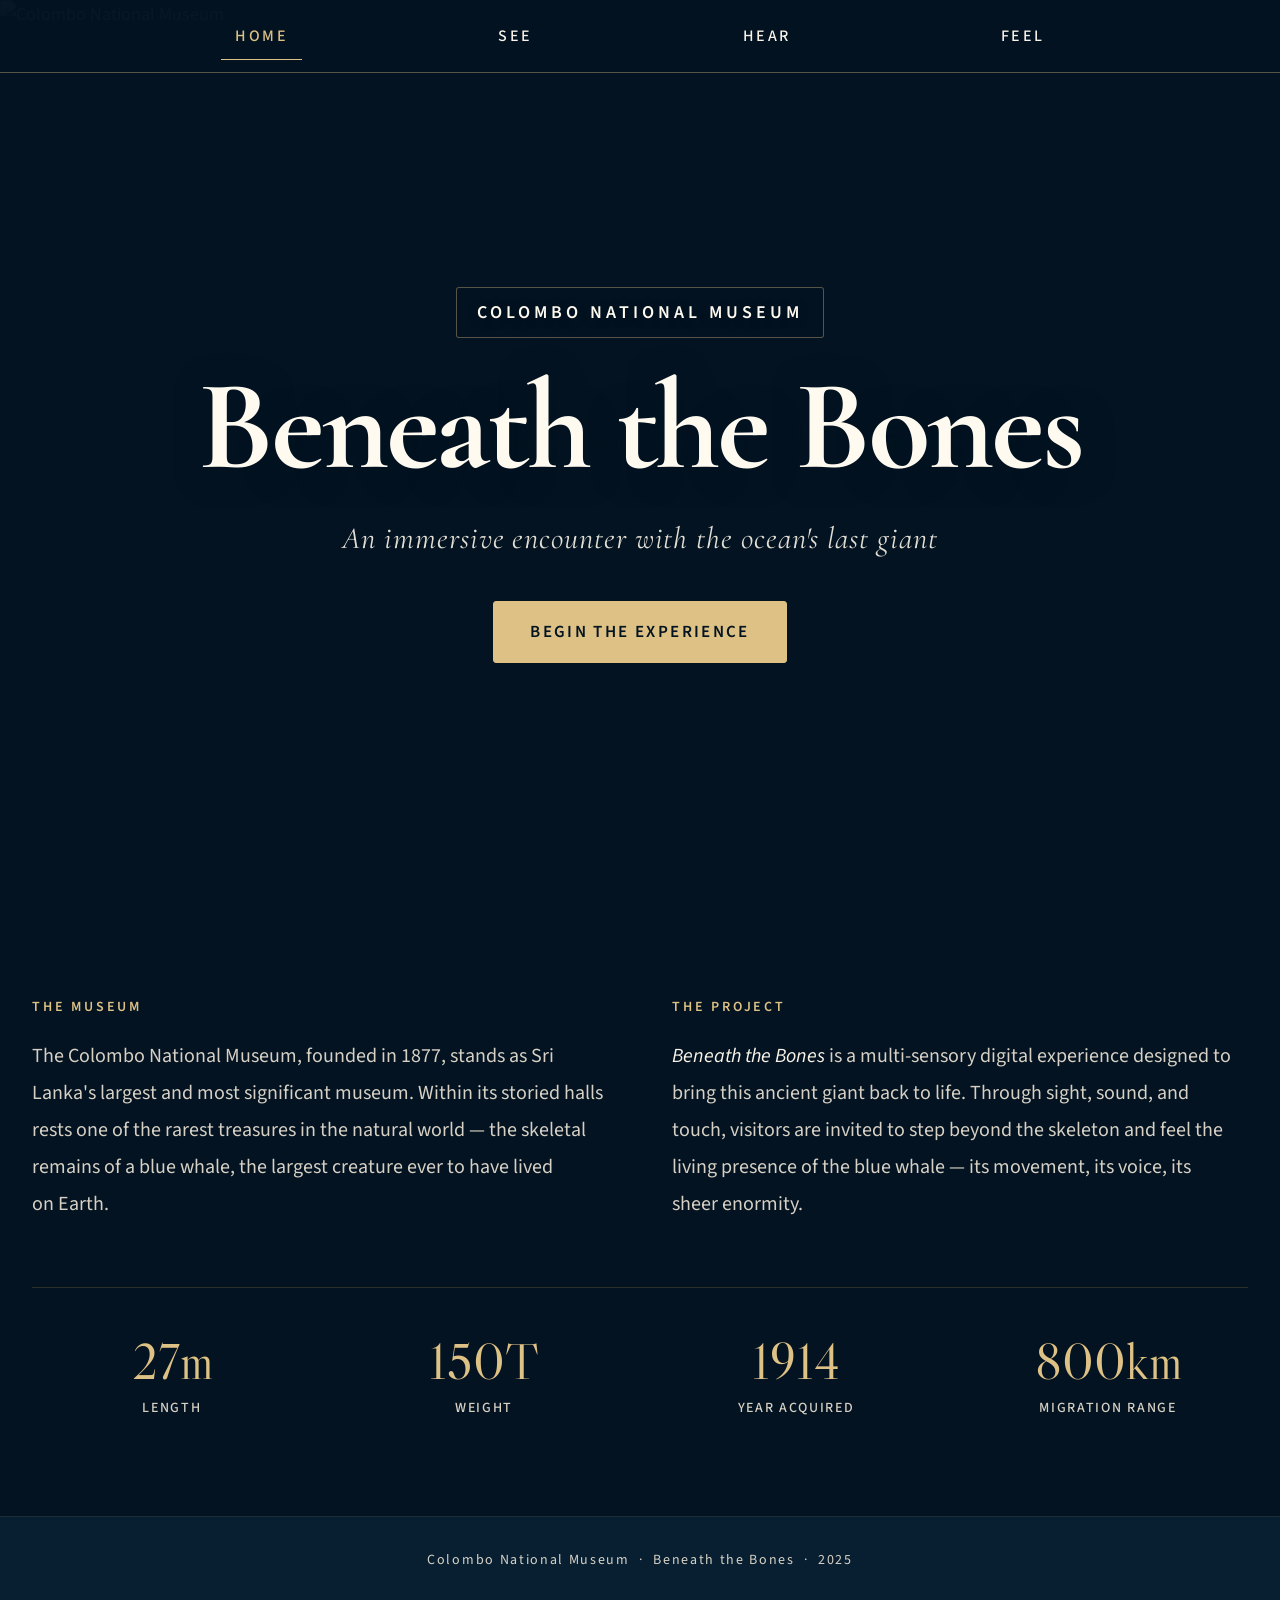
==== commit 3cb91334: "update" ====
--- a/index.html
+++ b/index.html
@@ -6,7 +6,7 @@
   <title>Beneath the Bones</title>
   <link rel="preconnect" href="https://fonts.googleapis.com" />
   <link rel="preconnect" href="https://fonts.gstatic.com" crossorigin />
-  <link href="https://fonts.googleapis.com/css2?family=Libre+Caslon+Display&family=Cormorant+Garamond:ital,wght@0,400;0,500;1,400;1,500&family=Source+Sans+3:wght@400;500;600&display=swap" rel="stylesheet" />
+  <link href="https://fonts.googleapis.com/css2?family=Libre+Caslon+Display&family=Cormorant+Garamond:ital,wght@0,400;0,500;0,700;1,400;1,500&family=Source+Sans+3:wght@400;500;600&display=swap" rel="stylesheet" />
   <link rel="stylesheet" href="css/global.css" />
   <link rel="stylesheet" href="css/landing.css" />
   <link rel="stylesheet" href="css/museum.css" />
--- a/css/museum.css
+++ b/css/museum.css
@@ -3,9 +3,9 @@
   --gold: #dec184;
   --gold-light: #f3dba6;
   --gold-dim: rgba(222, 193, 132, .38);
-  --deep-ocean: #191a19;
-  --ocean-mid: #222321;
-  --ocean-blue: #30312d;
+  --deep-ocean: #031321;
+  --ocean-mid: #071f30;
+  --ocean-blue: #10394c;
   --text-primary: #faf4e8;
   --text-muted: #d7d1c5;
   --exhibit-width: 1440px;
@@ -20,7 +20,7 @@
 }
 .site-nav, .hero-nav {
   padding: 12px var(--gutter); gap: 12px;
-  background: rgba(25, 26, 25, .94);
+  background: rgba(3, 19, 33, .94);
   border-bottom: 1px solid var(--gold-dim);
 }
 .site-nav .nav-link, .hero-nav .nav-link {
@@ -29,11 +29,11 @@
   padding: 8px 14px;
 }
 .nav-link.active { box-shadow: inset 0 -1px var(--gold); }
-.hero { min-height: 760px; height: 90svh; }
-.hero-overlay { background: linear-gradient(180deg, rgba(25,26,25,.5), rgba(25,26,25,.48) 45%, #191a19); }
+.hero { min-height: 860px; height: 100svh; }
+.hero-overlay { background: linear-gradient(180deg, rgba(3,19,33,.62), rgba(3,19,33,.58) 45%, #031321); }
 .hero-content { padding: 110px var(--gutter) 60px; gap: 24px; }
-.hero-title { font-size: clamp(64px, 8vw, 128px); font-weight: 400; letter-spacing: .015em; }
-.hero-museum-name { font-size: 16px; letter-spacing: .22em; opacity: 1; }
+.hero-title { font-family: 'Cormorant Garamond', Georgia, serif; font-size: clamp(80px, 10vw, 168px); font-weight: 700; letter-spacing: -.025em; line-height: 1.02; max-width: 1440px; color: #fffaf0; text-shadow: 0 4px 32px #031321; }
+.hero-museum-name { font-size: 18px; font-weight: 600; letter-spacing: .22em; opacity: 1; color: #fffaf0; padding: 10px 20px; background: rgba(3,19,33,.8); border: 1px solid var(--gold-dim); border-radius: 3px; text-shadow: 0 2px 8px #031321; }
 .hero-caption, .see-caption, .page-subtitle, .next-caption {
   font-size: clamp(24px, 2.4vw, 32px); line-height: 1.45; color: var(--text-primary);
 }
@@ -64,7 +64,7 @@
   width: 100%; max-width: var(--exhibit-width);
   height: clamp(680px, 56vw, 880px);
   border: 1px solid var(--gold-dim); border-radius: 6px;
-  background: radial-gradient(ellipse at 50% 40%, #363732, #20211f 75%);
+  background: radial-gradient(ellipse at 50% 40%, #12465a, #062336 75%);
   box-shadow: 0 24px 80px rgba(0,0,0,.18);
 }
 model-viewer { display: block; }
@@ -81,7 +81,7 @@
 .specimen-row-heading { font-size: 32px; letter-spacing: .025em; }
 .page-header { padding: 140px var(--gutter) 32px; }
 .vocal-intro, .feeling-intro, .ty-text { max-width: 880px; font-size: 26px; line-height: 1.7; }
-.vocal-fact, .feeling-card, .player-card { background: #222321; padding: 32px; border-radius: 4px; }
+.vocal-fact, .feeling-card, .player-card { background: #071f30; padding: 32px; border-radius: 4px; }
 .vf-num { font-size: 40px; font-weight: 400; }
 .vf-label, .ct-freq, .player-track-sub, .time-display, .audio-notice,
 .haptic-notice-inner, .poster-sub, .ty-credit p { font-size: 16px; letter-spacing: .04em; }
@@ -107,18 +107,18 @@
 .ty-title { font-size: clamp(52px, 6vw, 80px); }
 .ty-quote { font-size: 28px; }
 .ty-team { opacity: 1; }
-.gesture-hint { max-width: calc(100% - 24px); background: rgba(25,26,25,.92); }
+.gesture-hint { max-width: calc(100% - 24px); background: rgba(3,19,33,.92); }
 .gesture-hint span { font-size: 14px; letter-spacing: .04em; white-space: normal; }
-.model-poster { background: #20211f; }
+.model-poster { background: #062336; }
 .model-loading-text, .model-hint-text { font-size: 15px; letter-spacing: .1em; }
-.hotspot-pin { width: 44px; height: 44px; background: #20211f; }
+.hotspot-pin { width: 44px; height: 44px; background: #062336; }
 .hotspot-num { font-size: 15px; }
-.hotspot-card { width: min(360px, calc(100% - 24px)); bottom: 80px; background: rgba(32,33,31,.97); padding: 24px; }
+.hotspot-card { width: min(360px, calc(100% - 24px)); bottom: 80px; background: rgba(6,35,54,.97); padding: 24px; }
 .hotspot-card-num { font-size: 12px; }
 .hotspot-card-title { font-size: 25px; padding-right: 28px; letter-spacing: .025em; }
 .hotspot-card-text { font-size: 17px; line-height: 1.6; }
 .hotspot-card-close { width: 44px; height: 44px; top: 8px; right: 8px; font-size: 26px; }
-.hotspot-nav { background: rgba(25,26,25,.96); gap: 12px; }
+.hotspot-nav { background: rgba(3,19,33,.96); gap: 12px; }
 .hotspot-nav-label { font-size: 14px; letter-spacing: .08em; }
 .hotspot-nav-btn { width: 44px; height: 44px; flex-shrink: 0; font-size: 22px; }
 @media (max-width: 900px) {
@@ -130,7 +130,7 @@
   .site-nav, .hero-nav { padding: 8px 12px; gap: 0; justify-content: space-between; }
   .site-nav .nav-link, .hero-nav .nav-link { font-size: 14px; letter-spacing: .1em; padding: 8px 10px; }
   .hero { height: auto; min-height: 90svh; }
-  .hero-title { font-size: clamp(52px, 14vw, 76px); }
+  .hero-title { font-size: clamp(64px, 16vw, 96px); }
   .hero-museum-name { font-size: 13px; letter-spacing: .16em; }
   .hero-caption, .see-caption, .page-subtitle, .next-caption { font-size: 24px; }
   .see-hero, .page-header { padding-top: 112px; }
